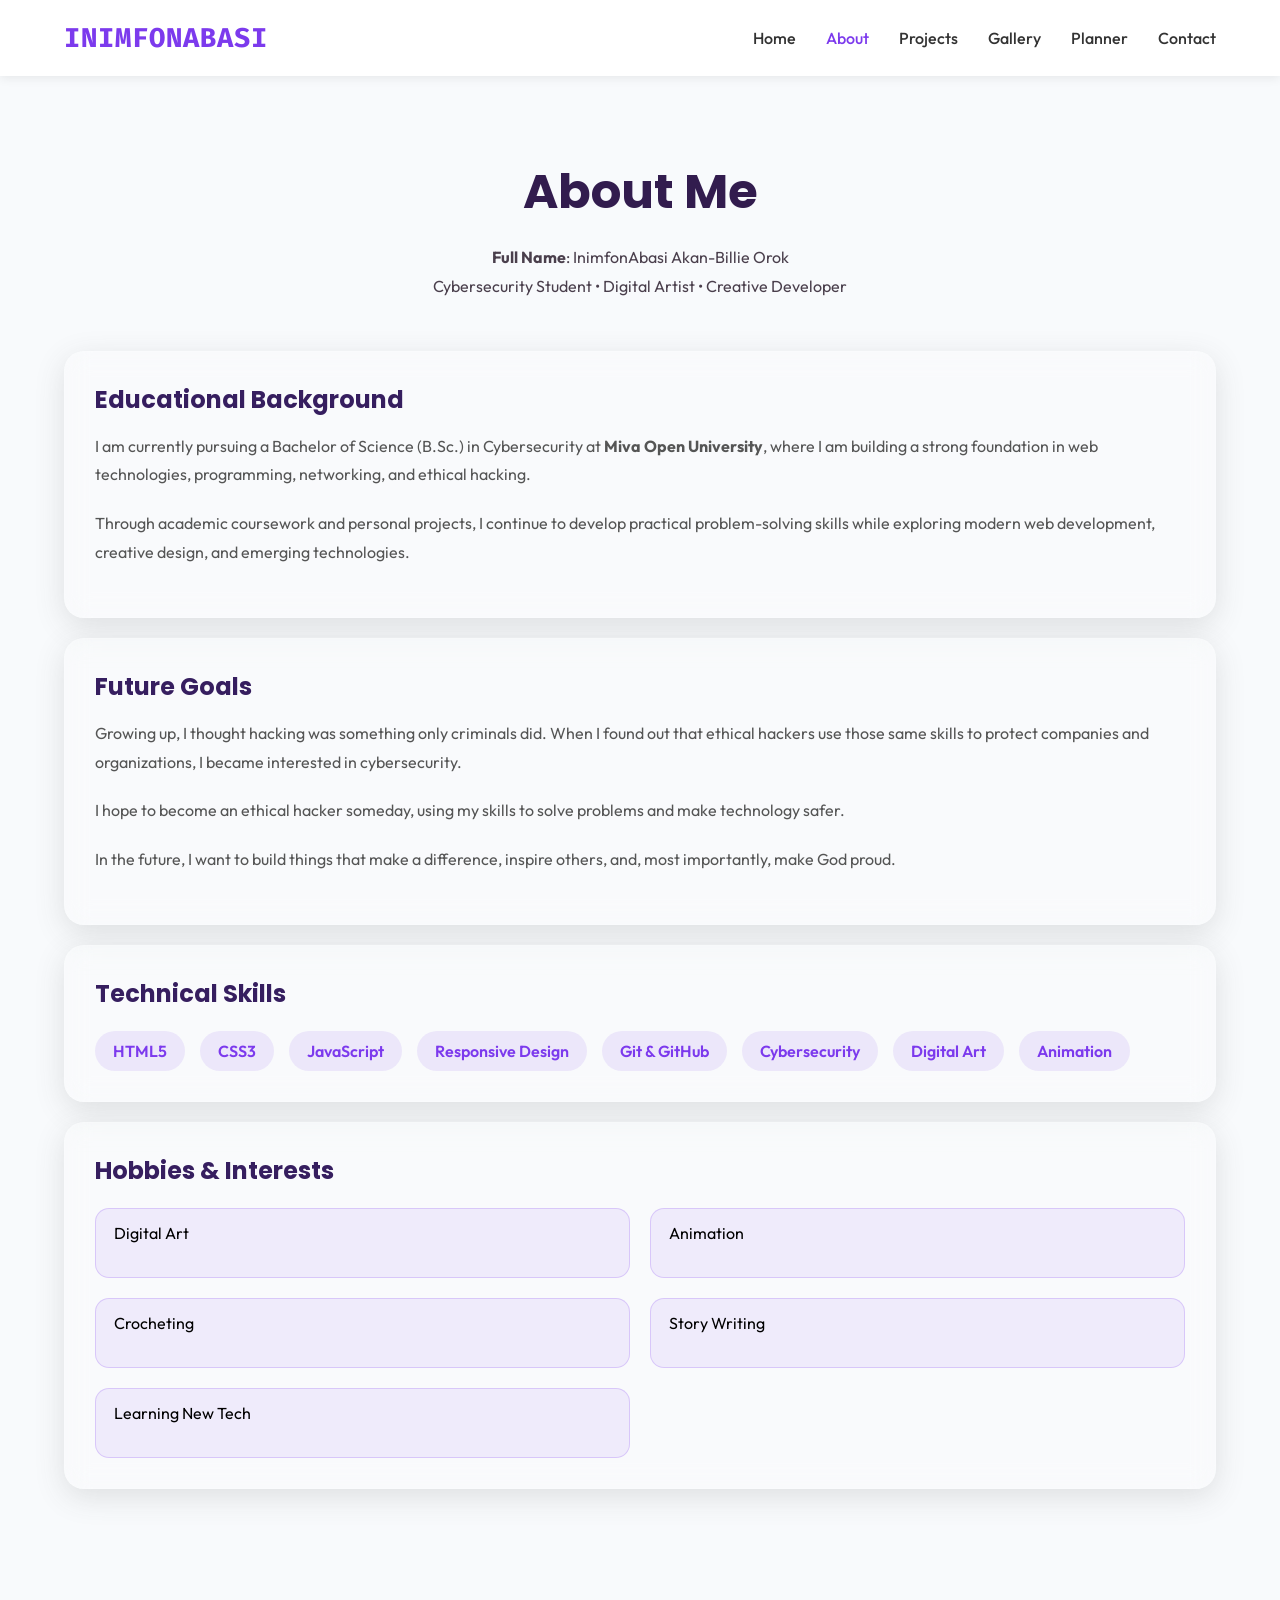
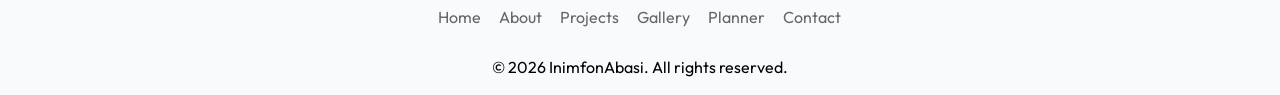
==== about.html @ dbdbd504 "Final Student Portfolio Submission" ====
<!doctype html>
<html lang="en">
  <head>
    <meta charset="UTF-8" />
    <meta name="viewport" content="width=device-width, initial-scale=1.0" />

    <title>About | InimfonAbasi</title>

    <link rel="stylesheet" href="css/style.css">
    <link rel="stylesheet" href="css/responsive.css">
    <link rel="preconnect" href="https://fonts.googleapis.com">

<link rel="preconnect" href="https://fonts.gstatic.com" crossorigin>

<link href="https://fonts.googleapis.com/css2?family=Fira+Code:wght@400;500;600;700&family=Outfit:wght@300;400;500;600;700&family=Poppins:wght@400;500;600;700;800&display=swap" rel="stylesheet">
  </head>

  <body>
    <!-- ===== Header ===== -->
    <header>
      <nav class="navbar">

<a href="index.html" class="logo">INIMFONABASI</a>

<button id="menu-toggle" class="menu-toggle">
☰
</button>

<ul class="nav-links" id="nav-links">
           
          <li><a href="index.html">Home</a></li>

          <li><a href="about.html" class="active">About</a></li>

          <li><a href="projects.html">Projects</a></li>

          <li><a href="gallery.html">Gallery</a></li>

          <li><a href="planner.html">Planner</a></li>

          <li><a href="contact.html">Contact</a></li>
        </ul>
      </nav>
    </header>

    <!-- ===== Hero Section ===== -->
      <main>
        <section class="about">
          <h1>About Me</h1>

          <p class="about-intro">
            <b>Full Name</b>: InimfonAbasi Akan-Billie Orok<br/>
            Cybersecurity Student • Digital Artist • Creative Developer
          </p>

          <div class="about-grid">
            <div class="about-card">
              <h2>Educational Background</h2>

              <p>
                I am currently pursuing a Bachelor of Science (B.Sc.) in
                Cybersecurity at
                <strong>Miva Open University</strong>, where I am building a
                strong foundation in web technologies, programming, networking,
                and ethical hacking.
              </p>

              <p>
                Through academic coursework and personal projects, I continue to
                develop practical problem-solving skills while exploring modern
                web development, creative design, and emerging technologies.
              </p>
            </div>

            <div class="about-card">
              <h2>Future Goals</h2>

              <p>
                Growing up, I thought hacking was something only criminals did.
                When I found out that ethical hackers use those same skills to
                protect companies and organizations, I became interested in
                cybersecurity.
              </p>

              <p>
                I hope to become an ethical hacker someday, using my skills to
                solve problems and make technology safer.
              </p>

              <p>
                In the future, I want to build things that make a difference,
                inspire others, and, most importantly, make God proud.
              </p>
            </div>

            <div class="about-card">
              <h2>Technical Skills</h2>

              <div class="skills">
                <span>HTML5</span>

                <span>CSS3</span>

                <span>JavaScript</span>

                <span>Responsive Design</span>

                <span>Git & GitHub</span>

                <span>Cybersecurity</span>

                <span>Digital Art</span>

                <span>Animation</span>
              </div>
            </div>

            <div class="about-card">
  <h2>Hobbies & Interests</h2>

  <div class="hobbies">

    <div class="hobby">
      <span>Digital Art</span>
      <p>Creating digital illustrations and exploring different art styles.</p>
    </div>

    <div class="hobby">
      <span>Animation</span>
      <p>Learning animation and bringing stories and ideas to life.</p>
    </div>

    <div class="hobby">
      <span>Crocheting</span>
      <p>Making handmade bags, clothes, and creative crochet projects.</p>
    </div>

    <div class="hobby">
      <span>Story Writing</span>
      <p>Creating original characters, adventures, and fictional worlds.</p>
    </div>

    <div class="hobby">
      <span>Learning New Tech</span>
      <p>Exploring cybersecurity, AI, web development, and other technologies.</p>
    </div>

  </div>

        </section>
      </main>
      
    <!-- Footer -->
    <footer>

  <div class="footer-container">

   
    <nav class="footer-nav">

      <a href="index.html">Home</a>

      <a href="about.html">About</a>

      <a href="projects.html">Projects</a>

      <a href="gallery.html">Gallery</a>

      <a href="planner.html">Planner</a>
      
      <a href="contact.html">Contact</a>

    </nav>

    <p>© <span id="year"></span> InimfonAbasi. All rights reserved.

    </p>

  </div>

</footer>

    <script src="js/script.js"></script>
  </body>
</html>
---- css/style.css ----
/* Google Font Import */
@import url("https://fonts.googleapis.com/css2?family=Outfit:wght@300;400;500;600;700&display=swap");

/* CSS Reset */

* {
  margin: 0;
  padding: 0;
  box-sizing: border-box;
}

h1,
h2,
h3,
h4,
h5,
h6 {
  font-family: "Poppins", sans-serif;
}

body {
  font-family: "Outfit", sans-serif;

  background: #f8fafc;
}
/* Navigation Bar  */

header {
  position: sticky;
  background: rgb(255, 255, 255);
  z-index: 9999;
  box-shadow: 0 2px 10px rgba(0, 0, 0, 0.08);
  top: 0;
}
.logo {
  font-family: "Fira Code", monospace;

  font-weight: 700;

  letter-spacing: 1px;

  font-size: 1.7rem;

  color: #7c3aed;

  text-decoration: none;
}

nav {
  width: 90%;
  max-width: 1200px;

  margin: auto;

  display: flex;

  justify-content: space-between;

  align-items: center;

  padding: 20px 0;
}

.navbar {
  z-index: 9999;
}

.navbar.scrolled {
  background: rgb(255, 255, 255);

  backdrop-filter: blur(14px);

  box-shadow: 0 8px 30px rgba(0, 0, 0, 0.08);
}

.nav-links {
  display: flex;

  list-style: none;

  gap: 30px;
}

.nav-links a {
  text-decoration: none;

  color: #333;

  font-weight: 500;

  transition: 0.3s;

  position: relative;
}

.nav-links a::after {
  content: "";

  position: absolute;

  left: 0;

  bottom: -6px;

  width: 0%;

  height: 3px;

  background: #7c3aed;

  transition: 0.3s;
}

.nav-links a:hover {
  color: #7c3aed;
}

.nav-links a:hover::after {
  width: 100%;
}
.nav-links a.active {
  color: #7c3aed;
}

.menu-toggle {
  display: none;

  background: none;

  border: none;

  font-size: 2rem;

  cursor: pointer;

  color: #7c3aed;
}
/* =============
Hero Section 
=============*/

.hero {
  width: 90%;

  max-width: 1200px;

  margin: 80px auto;

  display: flex;

  flex-direction: row-reverse;

  justify-content: space-between;

  align-items: center;

  gap: 60px;

  position: relative;

  padding-bottom: 120px;
}

.hero-text {
  background: rgba(255, 255, 255, 0.15);

  z-index: 2;

  backdrop-filter: blur(12px);

  border-radius: 20px;

  padding: 40px;

  border: 1px solid rgba(232, 232, 232, 0.8);

  box-shadow: 0 15px 40px rgba(124, 58, 237, 0.18);

  flex: 1;
}

.hero-text h1 {
  font-size: 3rem;

  margin-bottom: 15px;

  color: #1f2937;
}

.hero-text h2 {
  color: #10c8b2;

  margin-bottom: 20px;
}

.hero-text p {
  width: 100%;

  max-width: 600px;

  line-height: 1.8;

  margin-bottom: 30px;

  font-size: 1.05rem;
}

.hero-buttons {
  display: flex;

  gap: 20px;
}

.btn-primary {
  background: #7c3aed;

  color: white;

  padding: 14px 28px;

  border: 2px solid transparent;

  border-radius: 10px;

  text-decoration: none;

  transition: 0.3s;
}

.btn-primary:hover {
  background: white;

  color: #7c3aed;

  border: 2px solid #7c3aed;

  transform: translateY(-5px);
}

.btn-secondary {
  border: 2px solid #7c3aed;

  color: #7c3aed;

  padding: 14px 28px;

  border-radius: 10px;

  text-decoration: none;

  transition: 0.3s;
}

.btn-secondary:hover {
  transform: translateY(-5px);

  background: #7c3aed;

  color: white;
}

.hero-image {
  position: relative;

  z-index: 1;

  flex: 1;

  min-width: 260px;

  max-width: 360px;

  display: flex;

  justify-content: center;
}

.hero-image img {
  width: 100%;

  height: 100%;

  border-radius: 20px;

  margin-top: 40px;

  object-fit: cover;

  box-shadow: 0 15px 40px rgba(124, 58, 237, 0.18);

  animation: floatImage 6s ease-in-out infinite;
}

@keyframes floatImage {
  0% {
    transform: translateY(0);
  }

  50% {
    transform: translateY(-8px);
  }

  100% {
    transform: translateY(0);
  }
}

.cursor {
  color: #14b8a6;
  animation: blink 0.8s infinite;
  font-weight: 500;
  font-family: "Fira Code", monospace;
}
@keyframes blink {
  0%,
  50% {
    opacity: 1;
  }

  51%,
  100% {
    opacity: 0;
  }
}
#typing-text {
  color: #14b8a6;
  font-weight: 600;
  font-family: "Fira Code", monospace;
}
.main {
  color: #7c3aed;
}

.quick-facts {
  width: 90%;
  max-width: 1200px;
  margin: 120px auto;
}

.quick-facts h2 {
  text-align: center;
  font-size: 2.5rem;
  margin-bottom: 50px;
}

.facts-grid {
  display: grid;

  grid-template-columns: repeat(auto-fit, minmax(220px, 1fr));

  gap: 25px;
}

.fact-card {
  background: white;

  padding: 30px;

  border-radius: 20px;

  text-align: center;

  box-shadow: 0 10px 30px rgba(0, 0, 0, 0.08);

  transition: 0.35s;
}

.fact-card:hover {
  transform: translateY(-10px);
}

.fact-card span {
  font-size: 2rem;
}

.fact-card h3 {
  margin: 18px 0 10px;
}

.fact-card p {
  color: #666;
}

.fact-card {
  opacity: 0;

  transform: translateY(50px);

  transition: 0.8s;
}

.fact-card.show {
  opacity: 1;

  transform: translateY(0);
}

.fact-card:nth-child(1) {
  transition-delay: 0.1s;
}
.fact-card:nth-child(2) {
  transition-delay: 0.2s;
}
.fact-card:nth-child(3) {
  transition-delay: 0.3s;
}
.fact-card:nth-child(4) {
  transition-delay: 0.4s;
}
.fact-card:nth-child(5) {
  transition-delay: 0.5s;
}
.fact-card:nth-child(6) {
  transition-delay: 0.6s;
}

/* About Page */

.about {
  width: 90%;
  max-width: 1200px;
  margin: 80px auto;
}

.about h1 {
  text-align: center;
  font-size: 3rem;
  color: #321c4e;
  margin-bottom: 15px;
}
.about-card h2 {
  color: #361e5f;

  margin-bottom: 15px;
}

.about-intro {
  text-align: center;
  max-width: 700px;
  margin: 0 auto 50px;
  color: #4a3f4c;
  line-height: 1.8;
}
.about-card p {
  margin-bottom: 20px;

  line-height: 1.8;

  color: #555;
}
.about-grid {
  display: grid;
  grid-template-columns: repeat(2, 1fr);
  gap: 30px;
}
.about-card {
  background: rgba(255, 255, 255, 0.15);

  backdrop-filter: blur(12px);

  border: 1px solid rgba(255, 255, 255, 0.2);

  border-radius: 20px;

  padding: 30px;

  box-shadow: 0 8px 30px rgba(75, 75, 75, 0.15);

  transition: all 0.3s ease;
}
.about-card:hover {
  transform: translateY(-8px);

  box-shadow: 0 15px 40px rgba(75, 75, 75, 0.2);
}
.skills {
  display: flex;

  flex-wrap: wrap;

  gap: 15px;

  margin-top: 20px;
}

.skills span {
  background: rgba(124, 58, 237, 0.1);

  color: #7c3aed;

  padding: 10px 18px;

  border-radius: 50px;

  font-weight: 600;

  transition: all 0.3s ease;

  cursor: default;
}

.skills span:hover {
  background: #7c3aed;

  color: white;

  transform: translateY(-4px);
}
.hobbies {
  display: grid;

  grid-template-columns: repeat(2, 1fr);

  gap: 20px;

  margin-top: 20px;
}
.hobby {
  background: rgba(124, 58, 237, 0.08);

  border: 1px solid rgba(124, 58, 237, 0.2);

  border-radius: 14px;

  padding: 14px 18px;

  cursor: pointer;

  transition: all 0.35s ease;

  overflow: hidden;
}
.hobby p {
  margin-top: 0;

  opacity: 0;

  max-height: 0;

  overflow: hidden;

  transition: all 0.35s ease;

  font-size: 0.95rem;

  line-height: 1.6;
}

.hobby:hover {
  transform: translateY(-6px);

  background: rgba(124, 58, 237, 0.12);

  box-shadow: 0 12px 30px rgba(124, 58, 237, 0.18);
}

.hobby:hover p {
  margin-top: 12px;

  opacity: 1;

  max-height: 100%;
}
/* ===========================
   Projects Page
=========================== */

.projects {
  width: 90%;
  max-width: 1200px;

  margin: 80px auto;
}

.projects h1 {
  text-align: center;

  font-size: 3rem;

  color: #1f2937;

  margin-bottom: 15px;
}

.projects-intro {
  text-align: center;

  max-width: 700px;

  margin: 0 auto 50px;

  line-height: 1.8;

  color: #555;
}

.projects-grid {
  display: grid;

  grid-template-columns: repeat(3, 1fr);

  gap: 30px;
}

.project-card {
  background: rgba(255, 255, 255, 0.15);

  backdrop-filter: blur(12px);

  border: 1px solid rgba(255, 255, 255, 0.3);

  border-radius: 20px;

  overflow: hidden;

  box-shadow: 0 8px 30px rgba(75, 75, 75, 0.15);

  transition: 0.3s ease;
}

.project-card:hover {
  transform: translateY(-8px);
}

.project-card img {
  width: 100%;

  height: 220px;

  object-fit: cover;
}

.project-card h2 {
  margin: 20px;

  color: #1f2937;
}

.project-card p {
  margin: 0 20px 25px;

  line-height: 1.7;

  color: #555;
}

.project-card .btn-primary {
  display: inline-block;

  margin: 0 20px 25px;
}
/* ==========================
   Planner Page
========================== */

.planner {
  width: 90%;
  max-width: 850px;

  margin: 80px auto;
}

.planner h1 {
  text-align: center;

  font-size: 3rem;

  color: #1f2937;

  margin-bottom: 15px;
}

.planner-intro {
  text-align: center;

  color: #666;

  line-height: 1.8;

  margin-bottom: 35px;
}

.planner-container {
  background: rgba(255, 255, 255, 0.18);

  backdrop-filter: blur(12px);

  border-radius: 20px;

  padding: 35px;

  border: 1px solid rgba(255, 255, 255, 0.3);

  box-shadow: 0 8px 30px rgba(75, 75, 75, 0.15);
}

.planner-stats {
  display: flex;

  gap: 20px;

  flex-wrap: wrap;

  justify-content: space-between;
}

.task-input {
  display: flex;

  gap: 15px;

  margin-bottom: 30px;
}

.task-input input {
  flex: 1;

  padding: 15px;

  border-radius: 12px;

  border: 2px solid #ddd;

  font-size: 1rem;

  outline: none;

  transition: 0.3s;
}

.task-input input:focus {
  border-color: #7c3aed;

  box-shadow: none;
}

#task-list {
  list-style: none;

  margin-top: 30px;

  display: flex;

  flex-direction: column;

  gap: 16px;
}
#task-list li {
  display: inline-flex;

  justify-content: space-between;

  align-items: center;

  gap: 25px;

  width: fit-content;

  max-width: 90%;

  background: white;

  padding: 12px 16px;

  border-radius: 6px;

  box-shadow: 0 4px 10px rgba(0, 0, 0, 0.06);

  transition: all 0.3s ease;
}
#task-list li,
#completed-list li {
  width: 100%;

  max-width: 100%;
}
#task-list li.completed {
  background: #dcfce7;
}
#task-list li.completed .task-text {
  text-decoration: line-through;

  text-decoration-color: #22c55e;

  color: #22c55e;
}
#task-list button {
  background: transparent;

  border: none;

  color: #000000;

  font-weight: 600;

  cursor: pointer;

  transition: color 0.3s ease;
}
button {
  border: none;
  outline: none;
}

button:focus {
  outline: none;
}

.btn-tetiary {
  background: #7c3aed;

  color: white;

  border: 2px solid transparent;

  padding: 14px 28px;

  border-radius: 10px;

  transition: 0.3s;
}

.btn-tetiary:hover {
  background: white;

  color: #7c3aed;

  border: 2px solid #7c3aed;
}
.overview-item p {
  color: #666;

  margin-bottom: 10px;

  font-size: 0.95rem;
}
.overview-item span {
  font-size: 2rem;

  font-weight: 700;

  color: #7c3aed;
}
.overview-progress {
  background: rgba(124, 58, 237, 0.08);

  border: 1px solid rgba(124, 58, 237, 0.15);

  border-radius: 16px;

  padding: 20px;

  display: flex;

  flex-direction: column;

  gap: 12px;
}
.overview-progress p {
  color: #666;

  font-size: 0.95rem;
}
.progress-container {
  width: 100%;

  height: 10px;

  background: #e5e7eb;

  border-radius: 999px;

  overflow: hidden;
}
#progress-bar {
  width: 0%;

  height: 100%;

  background: #7c3aed;

  transition: 0.4s;
}
#progress-text {
  text-align: right;

  font-weight: 600;

  color: #7c3aed;
}
.planner-dashboard {
  display: flex;

  justify-content: space-between;

  align-items: center;

  gap: 40px;

  margin-bottom: 50px;
}

.dashboard-left {
  flex: 2;
}

.dashboard-right {
  flex: 1;

  display: flex;

  justify-content: center;
}
.dashboard-left h2 {
  margin-bottom: 20px;

  color: #1f2937;
}
.stats {
  display: flex;

  gap: 15px;

  margin-top: 25px;
}

.stat {
  background: rgba(124, 58, 237, 0.08);

  padding: 15px 20px;

  border-radius: 14px;

  text-align: center;

  flex: 1;
}

.stat h3 {
  font-size: 0.9rem;

  color: #666;

  margin-bottom: 10px;
}

.stat span {
  font-size: 1.8rem;

  color: #7c3aed;

  font-weight: 700;
}
.progress-ring {
  position: relative;

  width: 170px;

  height: 170px;
}
.progress-ring svg {
  transform: rotate(-90deg);
}
.bg-circle {
  fill: none;

  stroke: #e5e7eb;

  stroke-width: 12;
}
.progress-circle {
  fill: none;

  stroke: #7c3aed;

  stroke-width: 12;

  stroke-linecap: round;

  stroke-dasharray: 440;

  stroke-dashoffset: 440;

  transition: 0.4s;
}
.progress-text {
  position: absolute;

  inset: 0;

  display: flex;

  justify-content: center;

  align-items: center;
}
.progress-text span {
  font-size: 2rem;

  font-weight: 700;

  color: #1f2937;
}
.tasks-section,
.completed-section {
  margin-top: 40px;
}
.tasks-section h2,
.completed-section h2 {
  margin-bottom: 20px;

  color: #1f2937;
}
#task-list,
#completed-list {
  list-style: none;

  display: flex;

  flex-direction: column;

  gap: 14px;
}
#task-list li,
#completed-list li {
  display: flex;

  justify-content: space-between;

  align-items: center;

  padding: 10px 16px;

  background: white;

  border: 1px solid #e5e7eb;

  border-radius: 8px;

  transition: 0.25s;
}
#task-list li:hover {
  border-color: #7c3aed;
}
.completed {
  background: #f8fff9;

  border: 1px solid #bbf7d0;
}
.completed .task-text {
  color: #22c55e;

  text-decoration: line-through;
}
.delete-btn {
  background: none;

  border: none;

  color: #9ca3af;

  font-size: 1.2rem;

  cursor: pointer;

  transition: 0.25s;
}
.delete-btn:hover {
  color: #ef4444;
}
/* ===========================
   Footer
=========================== */

footer {
  margin-top: 45px;

  padding: 18px 20px;
}
.footer-container {
  width: 90%;

  max-width: 1200px;

  margin: auto;

  display: flex;

  flex-direction: column;

  align-items: center;

  gap: 10px;
}
.footer-nav {
  display: flex;

  gap: 18px;

  flex-wrap: wrap;

  justify-content: center;
}
.footer-nav a {
  text-decoration: none;

  color: #666;

  transition: 0.3s;
}
.footer-nav a:hover {
  color: #7c3aed;
}
/* ===========================
   Contact
=========================== */

.contact {
  width: 90%;

  max-width: 1200px;

  margin: 80px auto;
}
.contact h1 {
  text-align: center;

  font-size: 3rem;

  color: #1f2937;

  margin-bottom: 15px;
}
.contact-intro {
  text-align: center;

  max-width: 650px;

  margin: 0 auto 50px;

  color: #666;

  line-height: 1.8;
}
.contact-container {
  display: grid;

  grid-template-columns: 1fr 1.4fr;

  gap: 40px;
}
.contact-info,
.contact-form {
  background: white;

  border: 1px solid #e5e7eb;

  border-radius: 16px;

  padding: 35px;
}
.contact-item {
  margin-top: 30px;
}
.contact-item h3 {
  color: #7c3aed;

  margin-bottom: 8px;
}
.contact-form form {
  display: flex;

  flex-direction: column;

  gap: 18px;
}
.contact-form input,
.contact-form textarea {
  width: 100%;

  padding: 15px;

  border: 1px solid #ddd;

  border-radius: 10px;

  font-size: 1rem;

  font-family: inherit;

  outline: none;

  transition: 0.3s;
}
.contact-form input:focus,
.contact-form textarea:focus {
  border-color: #7c3aed;
}
.contact-form textarea {
  resize: none;
}
.contact-item {
  margin-top: 30px;
}
.contact-item a {
  color: #555;

  text-decoration: none;

  transition: 0.3s;
}
.contact-item a:hover {
  color: #7c3aed;
}
#success-message {
  margin-top: 18px;

  color: #16a34a;

  font-weight: 600;

  display: none;
}
.contact-form input.success,
.contact-form textarea.success {
  border-color: #22c55e;
}

.contact-form input.error,
.contact-form textarea.error {
  border-color: #ef4444;
}
.contact-form input,
.contact-form textarea {
  width: 100%;
  padding: 16px;
  border: 2px solid #ddd;
  border-radius: 12px;
  font-size: 1rem;
  transition: 0.3s;
}
.error {
  border-color: #ef4444 !important;
}

.success {
  border-color: #22c55e !important;
}

.contact-form input {
  border: 2px solid #ddd;
  transition: 0.3s;
}
.counter {
  text-align: right;
  font-size: 0.85rem;
  color: #888;
  margin-top: 6px;
  margin-bottom: 6px;
}
button:focus-visible,
input:focus-visible,
textarea:focus-visible {
  outline: 3px solid rgba(124, 58, 237, 0.25);

  outline-offset: 3px;
}
::selection {
  background: #7c3aed;

  color: white;
}
::-webkit-scrollbar {
  width: 10px;
}

::-webkit-scrollbar-track {
  background: #f5f5f5;
}

::-webkit-scrollbar-thumb {
  background: #7c3aed;
  border-radius: 20px;
}

::-webkit-scrollbar-thumb:hover {
  background: #6d28d9;
}
::placeholder {
  color: #9ca3af;
}
/* ==========================
   Gallery Page
========================== */

.gallery {
  width: 90%;
  max-width: 1200px;
  margin: 80px auto;
}

.gallery h1 {
  text-align: center;
  font-size: 3rem;
  color: #321c4e;
  margin-bottom: 15px;
}

.gallery-intro {
  max-width: 700px;
  margin: 0 auto 60px;
  text-align: center;
  line-height: 1.8;
  color: #666;
}

.gallery h2 {
  color: #7c3aed;
  margin: 50px 0 25px;
}

.gallery-grid {
  display: grid;
  grid-template-columns: repeat(auto-fit, minmax(250px, 1fr));
  gap: 30px;
}

.art-card {
  background: white;
  border-radius: 18px;
  padding: 15px;
  display: flex;
  flex-direction: column;
  align-items: center;
  overflow: hidden;
  box-shadow: 0 8px 25px rgba(0, 0, 0, 0.08);
}

.art-card img {
  width: 100%;
  height: 300px;
  object-fit: contain;
  background: #f8fafc;
  padding: 10px;
}

.art-card h3 {
  padding: 18px;
  text-align: center;
}
video {
  max-width: 100%;
  height: auto;
}

/* ===========================
   Inspiration Cards
=========================== */

.quote-card {
  position: absolute;

  z-index: 10;

  width: 260px;

  background: rgba(255, 255, 255, 0.45);

  backdrop-filter: blur(14px);

  border-radius: 18px;

  padding: 22px;

  box-shadow: 0 10px 30px rgba(0, 0, 0, 0.08);

  animation: floatQuote 5s ease-in-out infinite;
}

.quote-card p {
  font-style: italic;

  line-height: 1.6;

  color: #333;

  margin-bottom: 15px;
}

.quote-card span {
  color: #7c3aed;

  font-weight: 600;

  font-size: 0.9rem;
}
.pin {
  position: absolute;

  width: 18px;

  height: 18px;

  border-radius: 50%;

  background: #14b8a6;

  top: -9px;

  left: 30px;
}

.quote-right {
  bottom: -100px;

  right: -20px;
}
/* ===========================
   LIGHTBOX
=========================== */

.lightbox {
  display: none;

  position: fixed;

  z-index: 99999;

  left: 0;
  top: 0;

  width: 100%;
  height: 100%;

  background: rgba(0, 0, 0, 0.9);

  justify-content: center;
  align-items: center;

  padding: 20px;
}

.lightbox img {
  max-width: 90%;
  max-height: 90%;

  border-radius: 12px;

  box-shadow: 0 20px 60px rgba(0, 0, 0, 0.5);
}

.close-lightbox {
  position: absolute;

  top: 25px;
  right: 35px;

  color: white;

  font-size: 45px;

  cursor: pointer;

  user-select: none;
}

.art-card img {
  cursor: pointer;
}
---- css/responsive.css ----
@media (max-width: 768px) {
  .hero {
    flex-direction: column-reverse;
    text-align: center;
    gap: 30px;
  }

  .hero-text p {
    margin: auto;
    margin-bottom: 30px;
  }

  .hero-buttons {
    justify-content: center;
  }

  .hero-image {
    max-width: 280px;
  }

  .hero-content {
    padding: 35px;
  }
}
@media (max-width: 768px) {
  .menu-toggle {
    display: block;
    background: none;
    border: none;
    font-size: 2rem;
    cursor: pointer;
  }

  .nav-links {
    display: none;
    flex-direction: column;
    position: absolute;
    top: 80px;
    left: 0;
    width: 100%;
    background: white;
    box-shadow: 0 10px 20px rgba(0, 0, 0, 0.1);
  }

  .nav-links.show {
    display: flex;
  }
  .nav-links li {
    width: 100%;
  }

  .nav-links a {
    display: block;

    padding: 18px;

    text-align: center;
  }

  html,
  body {
    overflow-x: hidden;
  }
  .hero {
    gap: 25px;
  }
  .hero h1 {
    font-size: 2.2rem;
  }

  .hero-text {
    padding: 10px;
  }

  .hero-image img {
    width: 250px;
    height: 250px;
  }

  .quote-card {
    display: none;
  }

  .planner {
    width: 95%;

    margin: 50px auto;
  }

  .planner-container {
    padding: 20px;
  }

  .planner h1 {
    font-size: 2.4rem;
  }

  .planner-dashboard {
    flex-direction: column;
    align-items: stretch;
  }

  .task-input {
    flex-direction: column;
  }

  .task-input input,
  .task-input button {
    width: 100%;
  }

  .stats {
    flex-direction: column;
    width: 100%;
  }

  .stat {
    width: 100%;
    padding: 12px;
  }

  .stat span {
    font-size: 1.6rem;
  }

  .progress-ring {
    width: 190px;
    height: 190px;
    margin: auto;
  }

  .progress-ring svg {
    width: 190px;
    height: 190px;
  }

  .contact-container {
    grid-template-columns: 1fr;
  }
  .dashboard-left,
  .dashboard-right {
    width: 100%;

    flex: none;
  }
  .projects-grid {
    grid-template-columns: 1fr;
  }
}
.about-grid {
  grid-template-columns: 1fr;
  gap: 20px;
}

.about-card {
  width: 100%;
}

.hobbies {
  grid-template-columns: repeat(2, 1fr);
}
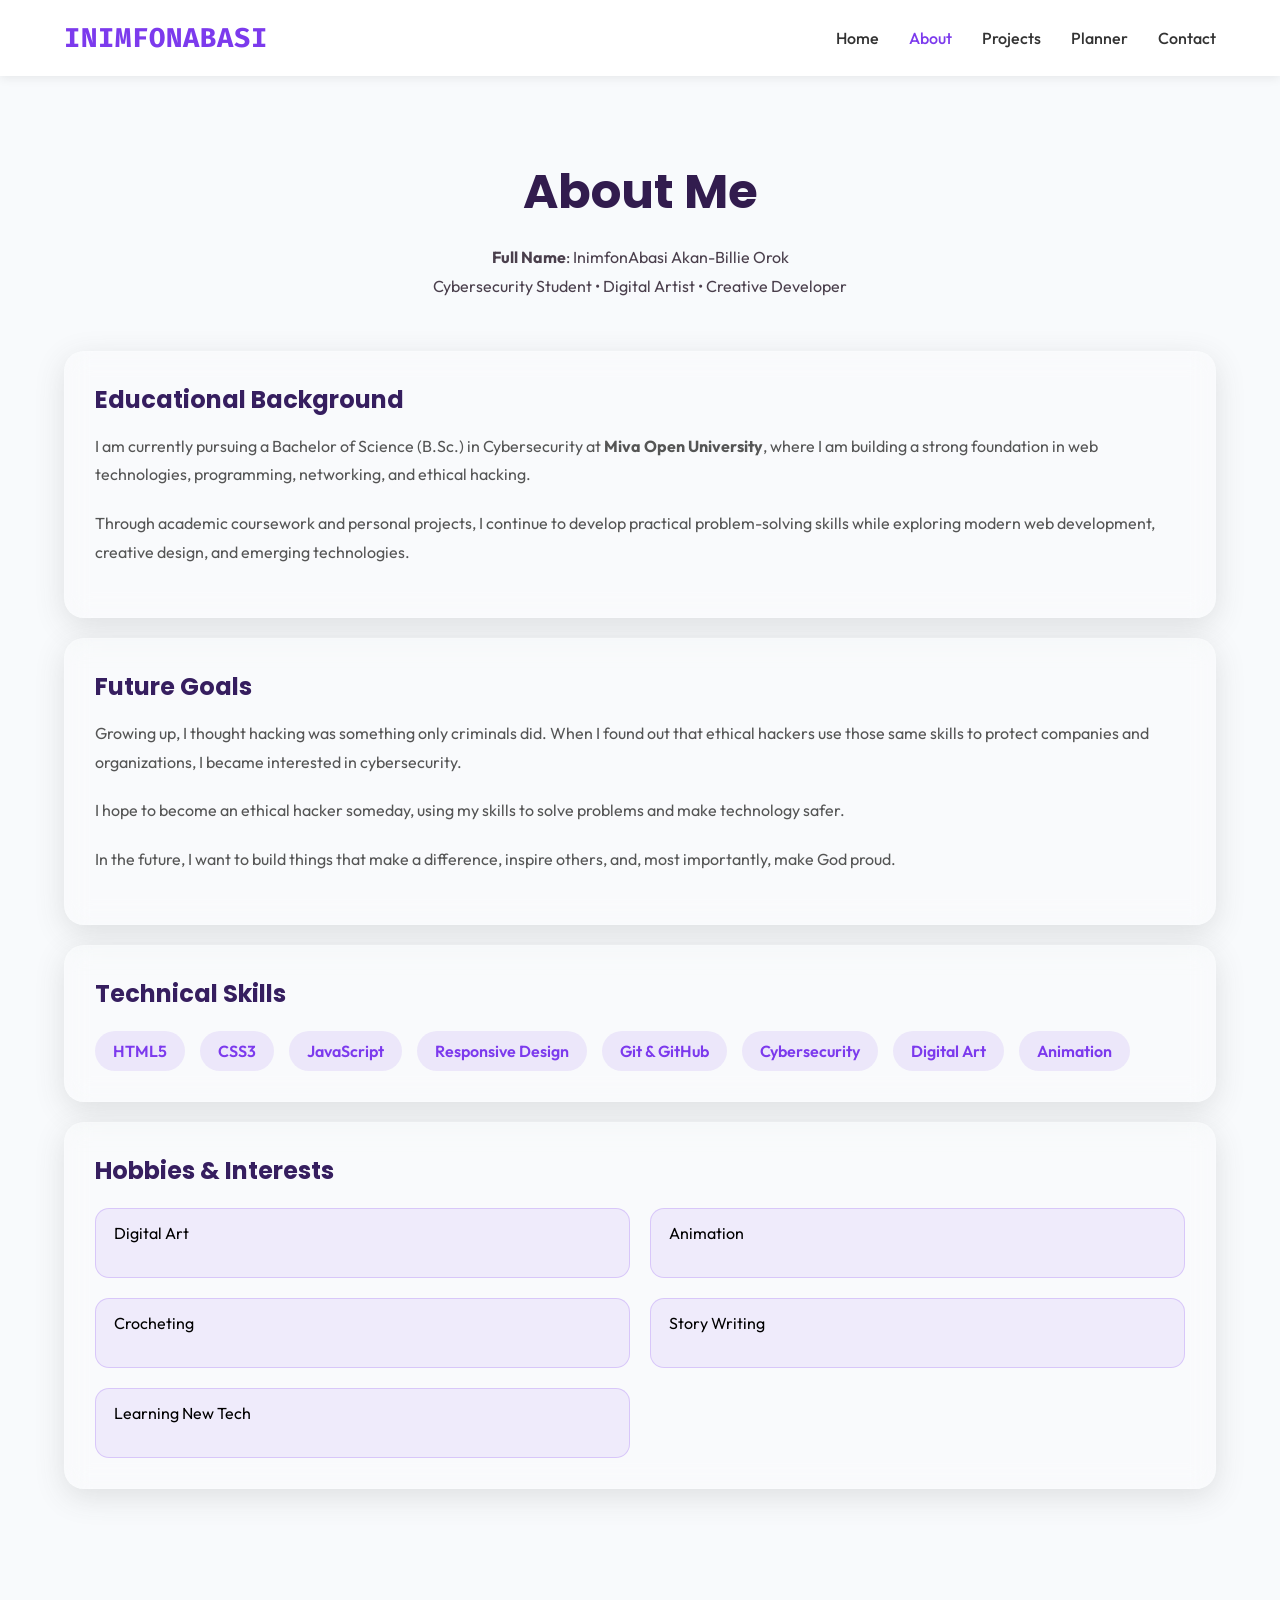
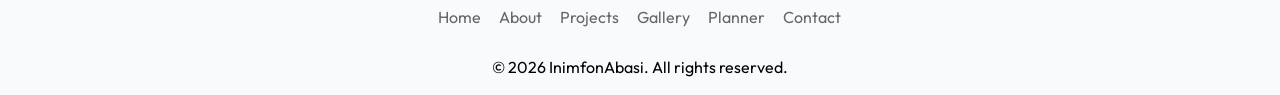
==== commit bf0a7c03: "Remove Gallery link from navigation Removed the link to the Gallery page from the navigation." ====
--- a/about.html
+++ b/about.html
@@ -33,8 +33,6 @@
           <li><a href="about.html" class="active">About</a></li>
 
           <li><a href="projects.html">Projects</a></li>
-
-          <li><a href="gallery.html">Gallery</a></li>
 
           <li><a href="planner.html">Planner</a></li>
 
--- a/css/responsive.css
+++ b/css/responsive.css
@@ -75,10 +75,6 @@
   .hero-image img {
     width: 250px;
     height: 250px;
-  }
-
-  .quote-card {
-    display: none;
   }
 
   .planner {
